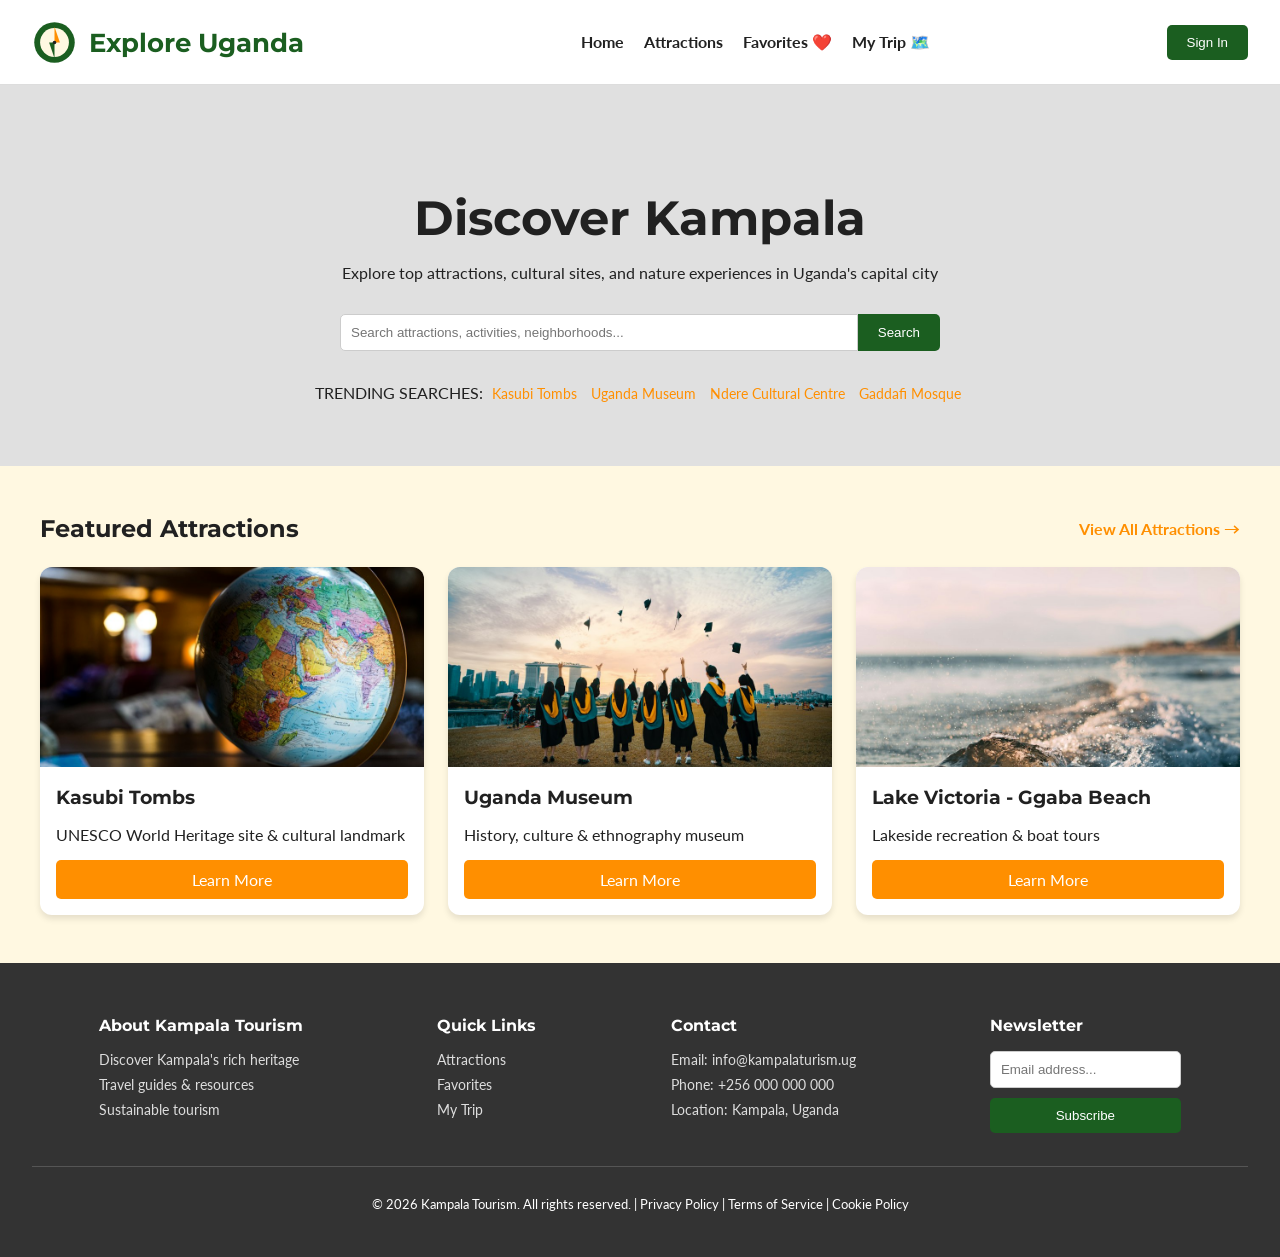
==== index.html @ c3bb94f0 "project" ====
<!DOCTYPE html>
<html lang="en">

<head>
    <meta charset="UTF-8">
    <meta name="viewport" content="width=device-width, initial-scale=1.0">
    <title>Explore Uganda - Home</title>
    <meta name="description"
        content="Explore Uganda's top tourist attractions, cultural sites, and nature experiences in Kampala and beyond.">
    <link rel="stylesheet" href="css/style.css">
    <link href="https://fonts.googleapis.com/css2?family=Lato:wght@400;700&family=Montserrat:wght@700&display=swap"
        rel="stylesheet">
</head>

<body>

    <!-- HEADER -->
    <header>
        <div class="logo">
            <svg viewBox="0 0 100 100" xmlns="http://www.w3.org/2000/svg">
                <circle cx="50" cy="50" r="45" fill="#1B5E20" />
                <circle cx="50" cy="50" r="32" fill="#FFF8E1" />
                <polygon points="50,15 62,50 50,50" fill="#FF8F00" />
                <polygon points="50,85 38,50 50,50" fill="#1B5E20" />
                <circle cx="50" cy="50" r="4" fill="#212121" />
            </svg>
            <h1>Explore Uganda</h1>
        </div>
        <nav>
            <ul>
                <li><a href="index.html">Home</a></li>
                <li><a href="attractions.html">Attractions</a></li>
                <li><a href="favorites.html">Favorites ❤️</a></li>
                <li><a href="itinerary.html">My Trip 🗺️</a></li>
            </ul>
        </nav>
        <button class="sign-in-btn">Sign In</button>
    </header>

    <!-- HERO SECTION -->
    <section class="hero">
        <h2>Discover Kampala</h2>
        <p>Explore top attractions, cultural sites, and nature experiences in Uganda's capital city</p>
        <div class="search-bar">
            <input type="text" placeholder="Search attractions, activities, neighborhoods...">
            <button>Search</button>
        </div>
        <div class="trending-searches">
            <span>TRENDING SEARCHES:</span>
            <a href="#">Kasubi Tombs</a>
            <a href="#">Uganda Museum</a>
            <a href="#">Ndere Cultural Centre</a>
            <a href="#">Gaddafi Mosque</a>
        </div>
    </section>

    <!-- FEATURED ATTRACTIONS SECTION -->
    <section class="featured-section">
        <div class="section-header">
            <h2>Featured Attractions</h2>
            <a href="attractions.html" class="view-all-link" aria-label="View all attractions">View All Attractions
                →</a>
        </div>
        <div class="featured-grid">
            <div class="card featured-card">
                <img src="images/1_kasubi_tombs.jpg" alt="Kasubi Tombs">
                <div class="card-content">
                    <h3>Kasubi Tombs</h3>
                    <p>UNESCO World Heritage site & cultural landmark</p>
                    <a href="detail.html?id=1" class="btn-view" aria-label="Learn more about Kasubi Tombs"
                        style="background: var(--secondary-orange);">Learn More</a>
                </div>
            </div>
            <div class="card featured-card">
                <img src="images/2_uganda_museum.jpg" alt="Uganda Museum">
                <div class="card-content">
                    <h3>Uganda Museum</h3>
                    <p>History, culture & ethnography museum</p>
                    <a href="detail.html?id=2" class="btn-view" aria-label="Learn more about Uganda Museum"
                        style="background: var(--secondary-orange);">Learn More</a>
                </div>
            </div>
            <div class="card featured-card">
                <img src="images/3_lake_victoria.jpg" alt="Lake Victoria">
                <div class="card-content">
                    <h3>Lake Victoria - Ggaba Beach</h3>
                    <p>Lakeside recreation & boat tours</p>
                    <a href="detail.html?id=3" class="btn-view" aria-label="Learn more about Lake Victoria"
                        style="background: var(--secondary-orange);">Learn More</a>
                </div>
            </div>
        </div>
    </section>

    <!-- FOOTER -->
    <footer>
        <div class="footer-columns">
            <div>
                <h4>About Kampala Tourism</h4>
                <ul>
                    <li>Discover Kampala's rich heritage</li>
                    <li>Travel guides & resources</li>
                    <li>Sustainable tourism</li>
                </ul>
            </div>
            <div>
                <h4>Quick Links</h4>
                <ul>
                    <li><a href="attractions.html">Attractions</a></li>
                    <li><a href="favorites.html">Favorites</a></li>
                    <li><a href="itinerary.html">My Trip</a></li>
                </ul>
            </div>
            <div>
                <h4>Contact</h4>
                <ul>
                    <li>Email: info@kampalaturism.ug</li>
                    <li>Phone: +256 000 000 000</li>
                    <li>Location: Kampala, Uganda</li>
                </ul>
            </div>
            <div>
                <h4>Newsletter</h4>
                <form onsubmit="event.preventDefault(); alert('Subscribed!');"
                    style="display: flex; flex-direction: column; gap: 10px;">
                    <input type="email" placeholder="Email address..." required
                        style="padding: 10px; border-radius: 5px; border: 1px solid #ccc;">
                    <button type="submit" class="sign-in-btn" style="width: 100%;">Subscribe</button>
                </form>
            </div>
        </div>
        <div class="footer-bottom">
            <p>&copy; 2026 Kampala Tourism. All rights reserved. | Privacy Policy | Terms of Service | Cookie Policy</p>
        </div>
    </footer>
</body>

</html>
---- css/style.css ----
/* css/style.css */
:root {
    --primary-green: #1B5E20;
    --secondary-orange: #FF8F00;
    --bg-sand: #FFF8E1;
    --text-dark: #212121;
}

body {
    font-family: 'Lato', sans-serif;
    margin: 0;
    padding: 0;
    background-color: var(--bg-sand);
    color: var(--text-dark);
}

/* Header */
header {
    display: flex;
    justify-content: space-between;
    align-items: center;
    padding: 1rem 2rem;
    background: white;
    border-bottom: 1px solid #ddd;
}

nav ul {
    list-style: none;
    display: flex;
    gap: 20px;
}

nav a {
    text-decoration: none;
    color: var(--text-dark);
    font-weight: bold;
}

.sign-in-btn {
    background: var(--primary-green);
    color: white;
    border: none;
    padding: 10px 20px;
    border-radius: 5px;
    cursor: pointer;
}

/* Hero */
.hero {
    text-align: center;
    padding: 4rem 2rem;
    background: #e0e0e0;
}

.hero h2 {
    font-family: 'Montserrat', sans-serif;
    font-size: 3rem;
    margin-bottom: 0.5rem;
}

.search-bar {
    margin: 2rem auto;
    max-width: 600px;
    display: flex;
}

.search-bar input {
    flex: 1;
    padding: 10px;
    border: 1px solid #ccc;
    border-radius: 5px 0 0 5px;
}

.search-bar button {
    padding: 10px 20px;
    background: var(--primary-green);
    color: white;
    border: none;
    border-radius: 0 5px 5px 0;
    cursor: pointer;
}

.trending-searches a {
    margin: 0 5px;
    color: var(--secondary-orange);
    text-decoration: none;
    font-size: 0.9rem;
}

/* Listing Layout */
.listing-container {
    display: grid;
    grid-template-columns: 250px 1fr;
    gap: 2rem;
    padding: 2rem;
    max-width: 1200px;
    margin: 0 auto;
}

/* Filters Sidebar */
.filters-sidebar {
    background: white;
    padding: 1.5rem;
    border-radius: 8px;
    box-shadow: 0 2px 5px rgba(0, 0, 0, 0.1);
}

.filter-group {
    margin-bottom: 1.5rem;
}

.filter-group h4 {
    margin-bottom: 0.5rem;
    border-bottom: 1px solid #eee;
    padding-bottom: 5px;
}

.filter-group label {
    display: block;
    margin-bottom: 0.5rem;
    font-size: 0.9rem;
    cursor: pointer;
}

.reset-btn {
    width: 100%;
    padding: 10px;
    background: #eee;
    border: 1px solid #ccc;
    border-radius: 5px;
    cursor: pointer;
}

/* Results Grid */
.results-header {
    display: flex;
    justify-content: space-between;
    align-items: center;
    margin-bottom: 1rem;
}

.grid-container {
    display: grid;
    grid-template-columns: repeat(auto-fill, minmax(300px, 1fr));
    gap: 1.5rem;
}

/* Attraction Card */
.card {
    background: white;
    border-radius: 12px;
    overflow: hidden;
    box-shadow: 0 4px 6px rgba(0, 0, 0, 0.1);
    transition: transform 0.2s;
}

.card:hover {
    transform: translateY(-5px);
}

.card img {
    width: 100%;
    height: 200px;
    object-fit: cover;
    background: #ccc;
}

.card-content {
    padding: 1rem;
}

.card h3 {
    margin: 0 0 0.5rem 0;
    font-family: 'Montserrat', sans-serif;
}

.card .rating {
    color: var(--secondary-orange);
    font-weight: bold;
}

.card .price {
    font-weight: bold;
    color: var(--primary-green);
}

.card .btn-view {
    display: block;
    text-align: center;
    background: var(--primary-green);
    color: white;
    text-decoration: none;
    padding: 10px;
    border-radius: 5px;
    margin-top: 1rem;
}

/* Footer */
footer {
    background: #333;
    color: white;
    padding: 2rem;
    margin-top: 3rem;
}

.footer-columns {
    display: flex;
    justify-content: space-around;
    flex-wrap: wrap;
}

.footer-columns a {
    color: #ddd;
    text-decoration: none;
}

.footer-bottom {
    text-align: center;
    margin-top: 2rem;
    border-top: 1px solid #555;
    padding-top: 1rem;
    font-size: 0.8rem;
}

/* --- Detail Page Styles --- */
.detail-container {
    max-width: 1200px;
    margin: 2rem auto;
    padding: 0 2rem;
}

.detail-layout {
    display: grid;
    grid-template-columns: 2fr 1fr;
    gap: 2rem;
}

/* Left Column */
.detail-main h1 {
    font-family: 'Montserrat', sans-serif;
    font-size: 2.5rem;
    margin-bottom: 0.5rem;
}

.detail-meta {
    color: var(--secondary-orange);
    font-weight: bold;
    margin-bottom: 1.5rem;
}

.gallery-placeholder {
    width: 100%;
    height: 400px;
    background: #ccc;
    border-radius: 12px;
    display: flex;
    align-items: center;
    justify-content: center;
    font-size: 1.2rem;
    color: #555;
    margin-bottom: 1rem;
}

.thumbnail-row {
    display: flex;
    gap: 1rem;
    margin-bottom: 2rem;
}

.thumbnail-row div {
    width: 100px;
    height: 80px;
    background: #ddd;
    border-radius: 8px;
}

.description-box,
.reviews-box {
    background: white;
    padding: 1.5rem;
    border-radius: 12px;
    margin-bottom: 2rem;
    box-shadow: 0 2px 5px rgba(0, 0, 0, 0.05);
}

.description-box h3,
.reviews-box h3 {
    border-bottom: 2px solid var(--primary-green);
    padding-bottom: 0.5rem;
    display: inline-block;
    margin-bottom: 1rem;
}

/* Right Column (Booking) */
.booking-card {
    background: white;
    padding: 1.5rem;
    border-radius: 12px;
    box-shadow: 0 4px 10px rgba(0, 0, 0, 0.1);
    margin-bottom: 2rem;
    position: sticky;
    top: 20px;
}

.booking-card h3 {
    font-family: 'Montserrat', sans-serif;
    margin-top: 0;
}

.booking-form label {
    display: block;
    margin-top: 1rem;
    font-weight: bold;
    font-size: 0.9rem;
}

.booking-form input,
.booking-form select {
    width: 100%;
    padding: 10px;
    margin-top: 5px;
    border: 1px solid #ccc;
    border-radius: 5px;
    box-sizing: border-box;
}

.book-btn {
    width: 100%;
    background: var(--primary-green);
    color: white;
    border: none;
    padding: 15px;
    font-size: 1.1rem;
    font-weight: bold;
    border-radius: 8px;
    margin-top: 1.5rem;
    cursor: pointer;
}

.book-btn:hover {
    background: #144917;
}

.map-placeholder {
    width: 100%;
    height: 200px;
    background: #e0e0e0;
    border-radius: 8px;
    display: flex;
    align-items: center;
    justify-content: center;
    margin-top: 1rem;
    color: #555;
}

/* Itinerary Styles */
.itinerary-item {
    display: flex;
    justify-content: space-between;
    align-items: center;
    background: white;
    padding: 1rem;
    border-radius: 8px;
    box-shadow: 0 2px 5px rgba(0, 0, 0, 0.1);
    margin-bottom: 1rem;
}

.itinerary-item img {
    width: 80px;
    height: 60px;
    object-fit: cover;
    border-radius: 5px;
    margin-right: 1rem;
}

.itinerary-info {
    flex: 1;
}

.itinerary-info h4 {
    margin: 0 0 0.3rem 0;
}

.itinerary-info p {
    margin: 0;
    font-size: 0.9rem;
    color: #555;
}

.remove-btn {
    background: #ff4d4d;
    color: white;
    border: none;
    padding: 5px 10px;
    border-radius: 5px;
    cursor: pointer;
}

/* Logo Styling */
.logo {
    display: flex;
    align-items: center;
    gap: 12px;
}

.logo svg {
    width: 45px;
    height: 45px;
}

.logo h1 {
    font-family: 'Montserrat', sans-serif;
    color: var(--primary-green);
    margin: 0;
    font-size: 1.6rem;
    font-weight: 700;
}

/* --- WIREFRAME ADDITIONS --- */

/* Featured Attractions Section */
.featured-section {
    max-width: 1200px;
    margin: 3rem auto;
    padding: 0 2rem;
}

.section-header {
    display: flex;
    justify-content: space-between;
    align-items: center;
    margin-bottom: 1.5rem;
}

.section-header h2 {
    margin: 0;
    font-family: 'Montserrat', sans-serif;
}

.view-all-link {
    color: var(--secondary-orange);
    text-decoration: none;
    font-weight: bold;
}

.featured-grid {
    display: grid;
    grid-template-columns: repeat(3, 1fr);
    gap: 1.5rem;
}

/* Filter Status Bar */
.filter-status-bar {
    background: #f0f0f0;
    padding: 10px;
    border-radius: 5px;
    margin-bottom: 1.5rem;
    font-size: 0.85rem;
}

.filter-status-bar p {
    margin: 0 0 5px 0;
}

.clear-all {
    color: #666;
    text-decoration: underline;
    font-size: 0.8rem;
}

/* Pagination Controls */
.pagination-controls {
    display: flex;
    justify-content: center;
    gap: 10px;
    margin-top: 2rem;
}

.page-link {
    padding: 8px 12px;
    border: 1px solid #ddd;
    border-radius: 5px;
    text-decoration: none;
    color: var(--text-dark);
    background: white;
}

.page-link.active {
    background: var(--primary-green);
    color: white;
    border-color: var(--primary-green);
}

.page-link:hover:not(.active) {
    background: #f0f0f0;
}

/* Footer updates */
.footer-columns ul {
    list-style: none;
    padding: 0;
}

.footer-columns li {
    margin-bottom: 8px;
    font-size: 0.9rem;
    color: #ddd;
}

.footer-columns h4 {
    margin-bottom: 1rem;
    font-family: 'Montserrat', sans-serif;
}

/* --- RESPONSIVE DESIGN (Mobile & Tablet) --- */

/* Tablet and small laptop screens */
@media (max-width: 900px) {

    /* Header stacks logo, nav, and button */
    header {
        flex-direction: column;
        padding: 1rem;
        gap: 1rem;
        text-align: center;
    }

    nav ul {
        flex-wrap: wrap;
        justify-content: center;
        gap: 15px;
        padding: 0;
    }

    /* Hero section adjusts for smaller screens */
    .hero {
        padding: 2rem 1rem;
    }

    .hero h2 {
        font-size: 2rem;
    }

    .search-bar {
        flex-direction: column;
        gap: 10px;
    }

    .search-bar input {
        border-radius: 5px;
    }

    .search-bar button {
        border-radius: 5px;
        width: 100%;
    }

    /* Main listing layout: Stacks filters on top of results */
    .listing-container {
        grid-template-columns: 1fr;
        padding: 1rem;
        gap: 1.5rem;
    }

    /* Featured Attractions: 1 card per row instead of 3 */
    .featured-section {
        padding: 0 1rem;
        margin: 2rem auto;
    }

    .featured-grid {
        grid-template-columns: 1fr;
    }

    /* Detail Page: Stacks main info and sidebar */
    .detail-container {
        padding: 0 1rem;
    }

    .detail-layout {
        grid-template-columns: 1fr;
    }

    .booking-card {
        position: static;
        /* Disables the sticky sidebar on mobile */
    }

    /* Footer stacks columns vertically */
    .footer-columns {
        flex-direction: column;
        gap: 2rem;
        text-align: center;
    }
}

/* Small Mobile Phones */
@media (max-width: 480px) {

    /* Force the card grid to be 1 column */
    .grid-container {
        grid-template-columns: 1fr;
    }

    .card img {
        height: 180px;
    }

    /* Itinerary items stack vertically */
    .itinerary-item {
        flex-direction: column;
        text-align: center;
        gap: 10px;
    }

    .itinerary-item img {
        margin-right: 0;
        width: 100%;
        height: 120px;
    }

    /* Filter sidebar adjustments */
    .filters-sidebar {
        padding: 1rem;
    }
}
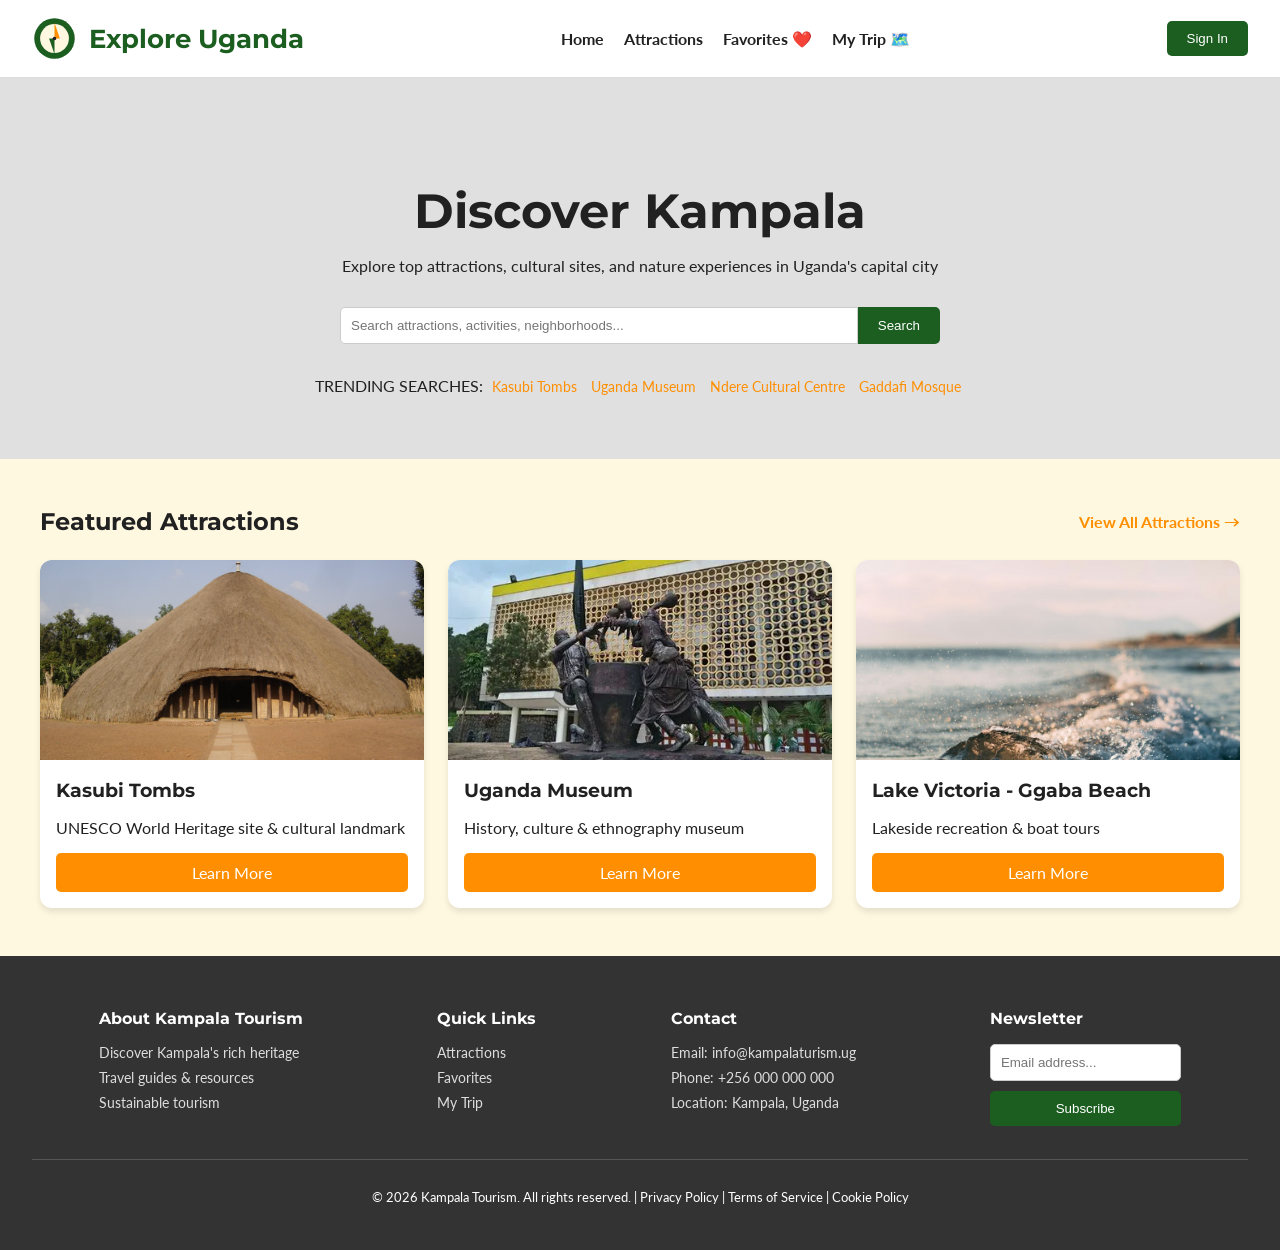
==== commit d6f4bea1: "updates" ====
--- a/index.html
+++ b/index.html
@@ -14,7 +14,6 @@
 
 <body>
 
-    <!-- HEADER -->
     <header>
         <div class="logo">
             <svg viewBox="0 0 100 100" xmlns="http://www.w3.org/2000/svg">
@@ -26,15 +25,27 @@
             </svg>
             <h1>Explore Uganda</h1>
         </div>
-        <nav>
+
+        <!-- Mobile Hamburger Button -->
+        <button class="menu-toggle" id="mobile-menu" aria-label="Toggle navigation menu">
+            <span></span>
+            <span></span>
+            <span></span>
+        </button>
+
+        <!-- Navigation Links -->
+        <nav id="main-nav">
             <ul>
                 <li><a href="index.html">Home</a></li>
                 <li><a href="attractions.html">Attractions</a></li>
                 <li><a href="favorites.html">Favorites ❤️</a></li>
                 <li><a href="itinerary.html">My Trip 🗺️</a></li>
+                <li class="mobile-signin"><button class="sign-in-btn">Sign In</button></li>
             </ul>
         </nav>
-        <button class="sign-in-btn">Sign In</button>
+
+        <!-- Desktop Sign In Button -->
+        <button class="sign-in-btn desktop-signin">Sign In</button>
     </header>
 
     <!-- HERO SECTION -->
@@ -133,6 +144,9 @@
             <p>&copy; 2026 Kampala Tourism. All rights reserved. | Privacy Policy | Terms of Service | Cookie Policy</p>
         </div>
     </footer>
+
+    <!-- LINK TO JAVASCRIPT -->
+    <script src="js/main.js" type="module"></script>
 </body>
 
 </html>
--- a/css/style.css
+++ b/css/style.css
@@ -14,7 +14,7 @@
     color: var(--text-dark);
 }
 
-/* Header */
+/* --- HEADER & NAVIGATION --- */
 header {
     display: flex;
     justify-content: space-between;
@@ -22,12 +22,34 @@
     padding: 1rem 2rem;
     background: white;
     border-bottom: 1px solid #ddd;
+    position: relative;
+}
+
+.logo {
+    display: flex;
+    align-items: center;
+    gap: 12px;
+}
+
+.logo svg {
+    width: 45px;
+    height: 45px;
+}
+
+.logo h1 {
+    font-family: 'Montserrat', sans-serif;
+    color: var(--primary-green);
+    margin: 0;
+    font-size: 1.6rem;
+    font-weight: 700;
 }
 
 nav ul {
     list-style: none;
     display: flex;
     gap: 20px;
+    margin: 0;
+    padding: 0;
 }
 
 nav a {
@@ -45,7 +67,32 @@
     cursor: pointer;
 }
 
-/* Hero */
+/* --- HAMBURGER BUTTON (Hidden on Desktop) --- */
+.menu-toggle {
+    display: none;
+    flex-direction: column;
+    gap: 5px;
+    background: transparent;
+    border: none;
+    cursor: pointer;
+    padding: 10px;
+}
+
+.menu-toggle span {
+    display: block;
+    width: 28px;
+    height: 3px;
+    background-color: var(--text-dark);
+    border-radius: 3px;
+    transition: 0.3s;
+}
+
+/* Hide the mobile-only sign-in link on desktop */
+.mobile-signin {
+    display: none;
+}
+
+/* --- HERO --- */
 .hero {
     text-align: center;
     padding: 4rem 2rem;
@@ -87,7 +134,7 @@
     font-size: 0.9rem;
 }
 
-/* Listing Layout */
+/* --- LISTING LAYOUT --- */
 .listing-container {
     display: grid;
     grid-template-columns: 250px 1fr;
@@ -97,7 +144,6 @@
     margin: 0 auto;
 }
 
-/* Filters Sidebar */
 .filters-sidebar {
     background: white;
     padding: 1.5rem;
@@ -131,7 +177,6 @@
     cursor: pointer;
 }
 
-/* Results Grid */
 .results-header {
     display: flex;
     justify-content: space-between;
@@ -145,7 +190,7 @@
     gap: 1.5rem;
 }
 
-/* Attraction Card */
+/* --- ATTRACTION CARD --- */
 .card {
     background: white;
     border-radius: 12px;
@@ -195,7 +240,7 @@
     margin-top: 1rem;
 }
 
-/* Footer */
+/* --- FOOTER --- */
 footer {
     background: #333;
     color: white;
@@ -212,6 +257,22 @@
 .footer-columns a {
     color: #ddd;
     text-decoration: none;
+}
+
+.footer-columns ul {
+    list-style: none;
+    padding: 0;
+}
+
+.footer-columns li {
+    margin-bottom: 8px;
+    font-size: 0.9rem;
+    color: #ddd;
+}
+
+.footer-columns h4 {
+    margin-bottom: 1rem;
+    font-family: 'Montserrat', sans-serif;
 }
 
 .footer-bottom {
@@ -222,7 +283,7 @@
     font-size: 0.8rem;
 }
 
-/* --- Detail Page Styles --- */
+/* --- DETAIL PAGE --- */
 .detail-container {
     max-width: 1200px;
     margin: 2rem auto;
@@ -235,7 +296,6 @@
     gap: 2rem;
 }
 
-/* Left Column */
 .detail-main h1 {
     font-family: 'Montserrat', sans-serif;
     font-size: 2.5rem;
@@ -291,7 +351,6 @@
     margin-bottom: 1rem;
 }
 
-/* Right Column (Booking) */
 .booking-card {
     background: white;
     padding: 1.5rem;
@@ -341,19 +400,7 @@
     background: #144917;
 }
 
-.map-placeholder {
-    width: 100%;
-    height: 200px;
-    background: #e0e0e0;
-    border-radius: 8px;
-    display: flex;
-    align-items: center;
-    justify-content: center;
-    margin-top: 1rem;
-    color: #555;
-}
-
-/* Itinerary Styles */
+/* --- ITINERARY --- */
 .itinerary-item {
     display: flex;
     justify-content: space-between;
@@ -396,29 +443,7 @@
     cursor: pointer;
 }
 
-/* Logo Styling */
-.logo {
-    display: flex;
-    align-items: center;
-    gap: 12px;
-}
-
-.logo svg {
-    width: 45px;
-    height: 45px;
-}
-
-.logo h1 {
-    font-family: 'Montserrat', sans-serif;
-    color: var(--primary-green);
-    margin: 0;
-    font-size: 1.6rem;
-    font-weight: 700;
-}
-
-/* --- WIREFRAME ADDITIONS --- */
-
-/* Featured Attractions Section */
+/* --- FEATURED ATTRACTIONS --- */
 .featured-section {
     max-width: 1200px;
     margin: 3rem auto;
@@ -449,7 +474,7 @@
     gap: 1.5rem;
 }
 
-/* Filter Status Bar */
+/* --- FILTER STATUS BAR --- */
 .filter-status-bar {
     background: #f0f0f0;
     padding: 10px;
@@ -468,7 +493,7 @@
     font-size: 0.8rem;
 }
 
-/* Pagination Controls */
+/* --- PAGINATION --- */
 .pagination-controls {
     display: flex;
     justify-content: center;
@@ -495,44 +520,102 @@
     background: #f0f0f0;
 }
 
-/* Footer updates */
-.footer-columns ul {
-    list-style: none;
+/* --- SCREEN READER ONLY --- */
+.sr-only {
+    position: absolute;
+    width: 1px;
+    height: 1px;
     padding: 0;
-}
-
-.footer-columns li {
-    margin-bottom: 8px;
-    font-size: 0.9rem;
-    color: #ddd;
-}
-
-.footer-columns h4 {
-    margin-bottom: 1rem;
-    font-family: 'Montserrat', sans-serif;
-}
-
-/* --- RESPONSIVE DESIGN (Mobile & Tablet) --- */
-
-/* Tablet and small laptop screens */
+    margin: -1px;
+    overflow: hidden;
+    clip: rect(0, 0, 0, 0);
+    white-space: nowrap;
+    border-width: 0;
+}
+
+/* ========================================= */
+/* ===== RESPONSIVE DESIGN (MOBILE) ======== */
+/* ========================================= */
+
 @media (max-width: 900px) {
 
-    /* Header stacks logo, nav, and button */
+    /* --- HEADER: Logo + Hamburger on same line --- */
     header {
+        flex-direction: row;
+        justify-content: space-between;
+        padding: 1rem;
+        text-align: left;
+    }
+
+    /* Hide the desktop Sign In button */
+    .desktop-signin {
+        display: none;
+    }
+
+    /* Show the hamburger button */
+    .menu-toggle {
+        display: flex;
+    }
+
+    /* --- MOBILE DROPDOWN MENU --- */
+    #main-nav {
+        display: none;
+        /* Hidden by default */
+        position: absolute;
+        top: 100%;
+        /* Directly below the header */
+        left: 0;
+        width: 100%;
+        background: white;
+        border-top: 1px solid #ddd;
+        box-shadow: 0 4px 6px rgba(0, 0, 0, 0.1);
+        z-index: 1000;
+    }
+
+    /* When JS adds 'active' class, show the menu */
+    #main-nav.active {
+        display: block;
+    }
+
+    /* Force the links to stack vertically */
+    #main-nav ul {
+        display: flex;
         flex-direction: column;
-        padding: 1rem;
-        gap: 1rem;
+        gap: 0;
+        padding: 0;
+        margin: 0;
+        width: 100%;
+    }
+
+    #main-nav li {
+        width: 100%;
+        border-bottom: 1px solid #eee;
+    }
+
+    #main-nav a {
+        display: block;
+        padding: 15px 20px;
+        font-size: 1.1rem;
+        color: var(--text-dark);
+    }
+
+    #main-nav a:hover {
+        background-color: #f9f9f9;
+    }
+
+    /* Show the mobile Sign In button */
+    .mobile-signin {
+        display: block;
+        padding: 15px 20px;
         text-align: center;
-    }
-
-    nav ul {
-        flex-wrap: wrap;
-        justify-content: center;
-        gap: 15px;
-        padding: 0;
-    }
-
-    /* Hero section adjusts for smaller screens */
+        border-bottom: none;
+    }
+
+    .mobile-signin .sign-in-btn {
+        width: 100%;
+    }
+
+    /* --- HERO --- */
     .hero {
         padding: 2rem 1rem;
     }
@@ -555,14 +638,14 @@
         width: 100%;
     }
 
-    /* Main listing layout: Stacks filters on top of results */
+    /* --- LISTING LAYOUT --- */
     .listing-container {
         grid-template-columns: 1fr;
         padding: 1rem;
         gap: 1.5rem;
     }
 
-    /* Featured Attractions: 1 card per row instead of 3 */
+    /* --- FEATURED ATTRACTIONS --- */
     .featured-section {
         padding: 0 1rem;
         margin: 2rem auto;
@@ -572,7 +655,7 @@
         grid-template-columns: 1fr;
     }
 
-    /* Detail Page: Stacks main info and sidebar */
+    /* --- DETAIL PAGE --- */
     .detail-container {
         padding: 0 1rem;
     }
@@ -583,10 +666,9 @@
 
     .booking-card {
         position: static;
-        /* Disables the sticky sidebar on mobile */
-    }
-
-    /* Footer stacks columns vertically */
+    }
+
+    /* --- FOOTER --- */
     .footer-columns {
         flex-direction: column;
         gap: 2rem;
@@ -597,7 +679,6 @@
 /* Small Mobile Phones */
 @media (max-width: 480px) {
 
-    /* Force the card grid to be 1 column */
     .grid-container {
         grid-template-columns: 1fr;
     }
@@ -606,7 +687,6 @@
         height: 180px;
     }
 
-    /* Itinerary items stack vertically */
     .itinerary-item {
         flex-direction: column;
         text-align: center;
@@ -619,7 +699,6 @@
         height: 120px;
     }
 
-    /* Filter sidebar adjustments */
     .filters-sidebar {
         padding: 1rem;
     }
